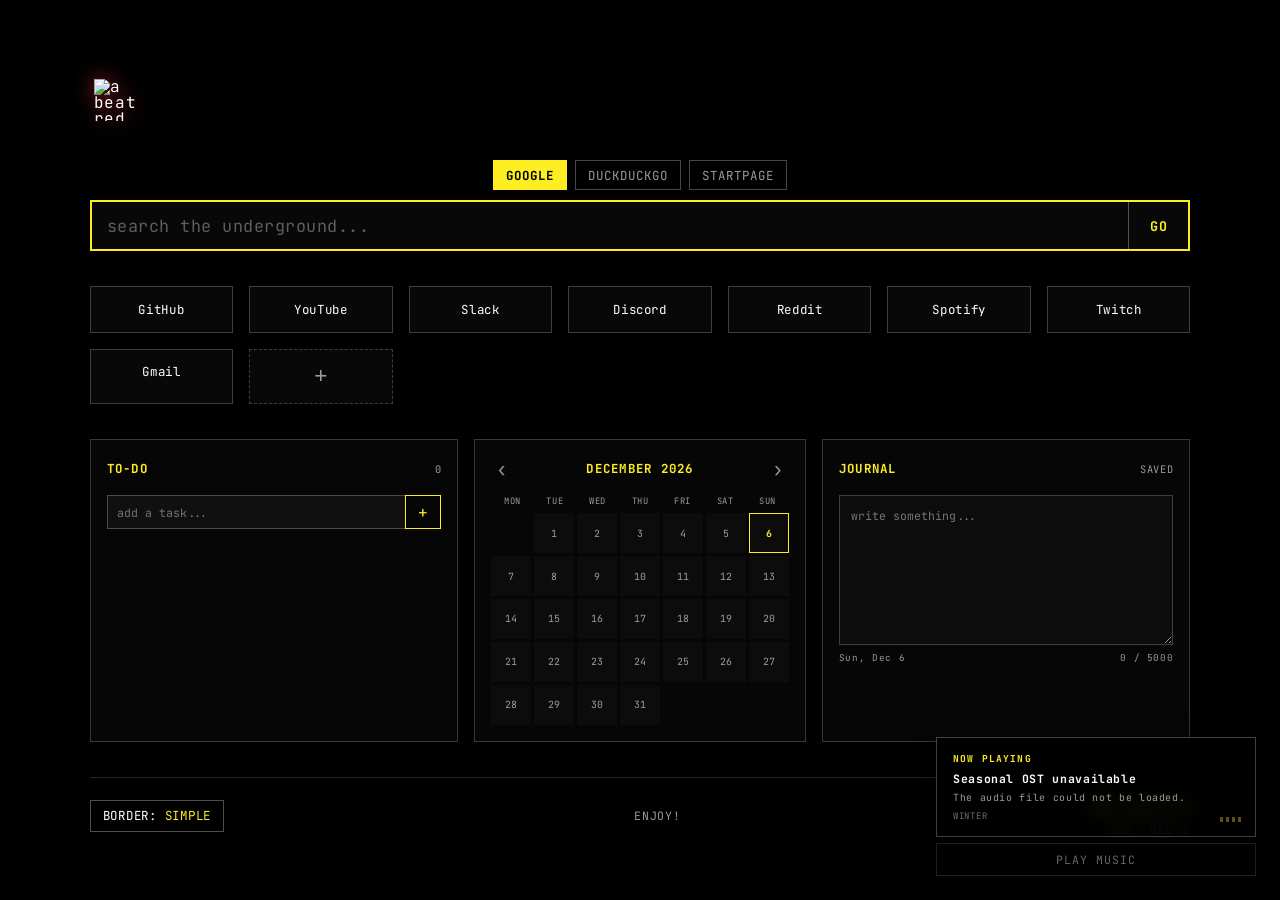
==== newtab/index.html @ 40b04f5b "added newtab" ====
<!doctype html>
<html lang="en">
<head>
<meta charset="UTF-8">
<meta name="viewport" content="width=device-width, initial-scale=1.0">
<title>pulse — new tab</title>

<link rel="icon" href="data:image/svg+xml,%3Csvg xmlns='http://www.w3.org/2000/svg' viewBox='0 0 16 16'%3E%3Ctext x='0' y='13' font-size='14'%3E%E2%99%A5%3C/text%3E%3C/svg%3E">

<link rel="preconnect" href="https://fonts.googleapis.com">
<link rel="preconnect" href="https://fonts.gstatic.com" crossorigin>
<link href="https://fonts.googleapis.com/css2?family=JetBrains+Mono:wght@400;500;700&display=swap" rel="stylesheet">

<link rel="stylesheet" href="styles.css">
</head>

<body>

<div class="backdrop" id="backdrop"></div>
<canvas id="particles"></canvas>

<div class="stage" id="stage">
  <div class="stage-frame">

    <div class="top-row">
      <div class="heart-wrap" id="heartWrap" title="">
        <div class="heart-spinner">
        <img
          class="heart"
          id="heart"
          src="redesign/assets/inspiration-tagline/red-heart.png"
          alt="a beating red heart"
        >
        </div>
      </div>

      <div class="summer-sun" id="summerSun">
        <img src="redesign/assets/season-particles/sun.png" alt="">
      </div>
    </div>

    <form class="search-row" id="searchForm">
      <div class="engine-tabs" id="engineTabs"></div>

      <div class="search-input-row">
        <input
          id="searchInput"
          type="text"
          placeholder="search the underground..."
          autocomplete="off"
          autofocus
        >

        <button type="submit" class="go-btn">GO</button>
      </div>
    </form>

    <div class="shortcuts" id="shortcuts"></div>

    <div class="workspace">

      <section class="panel todo-panel">
        <div class="panel-header">
          <h2>TO-DO</h2>
          <span id="todoCount">0</span>
        </div>

        <div class="todo-input-row">
          <input
            id="todoInput"
            type="text"
            placeholder="add a task..."
            maxlength="100"
          >
          <button id="todoAdd" type="button">+</button>
        </div>

        <div class="todo-list" id="todoList"></div>
      </section>

      <section class="panel calendar-panel">
        <div class="panel-header">
          <button class="calendar-nav" id="calendarPrev" type="button">‹</button>

          <h2 id="calendarTitle">MONTH YEAR</h2>

          <button class="calendar-nav" id="calendarNext" type="button">›</button>
        </div>

        <div class="calendar-weekdays">
          <span>MON</span>
          <span>TUE</span>
          <span>WED</span>
          <span>THU</span>
          <span>FRI</span>
          <span>SAT</span>
          <span>SUN</span>
        </div>

        <div class="calendar-grid" id="calendarGrid"></div>
      </section>

      <section class="panel journal-panel">
        <div class="panel-header">
          <h2>JOURNAL</h2>
          <span id="journalStatus">SAVED</span>
        </div>

        <textarea
          id="journalInput"
          placeholder="write something..."
          maxlength="5000"
        ></textarea>

        <div class="journal-footer">
          <span id="journalDate"></span>
          <span id="journalCharacters">0 / 5000</span>
        </div>
      </section>

    </div>

    <div class="bottom-row">
      <button class="ghost-btn" id="borderToggle" type="button">
        BORDER: <span id="borderName">Simple</span>
      </button>

      <div class="hint" id="hint">
        enjoy!
      </div>

      <div class="clock">
        <div class="clock-time" id="clockTime">--:--:--</div>
        <div class="clock-date" id="clockDate">&nbsp;</div>
      </div>
    </div>

  </div>
</div>

<div class="audio-player" id="audioPlayer">
  <div class="card now-playing-card is-idle" id="nowPlayingCard" aria-live="polite">
    <p class="now-playing-label">NOW PLAYING</p>
    <p class="now-playing-track" id="nowPlayingTitle">Seasonal OST warming up…</p>
    <p class="now-playing-artist" id="nowPlayingArtist">Interact to unlock the track.</p>
    <p class="now-playing-season" id="nowPlayingSeason">Awaiting season fetch</p>

    <div class="now-playing-bars" aria-hidden="true">
      <span></span>
      <span></span>
      <span></span>
      <span></span>
    </div>
  </div>

  <button
    class="audio-toggle"
    id="audioToggle"
    type="button"
    aria-pressed="false"
    disabled
  >
    Play music
  </button>
</div>

<audio id="seasonalAudio" preload="metadata"></audio>

<div class="modal-overlay" id="shortcutModal">
  <div class="modal">

    <h3>New shortcut</h3>

    <label>
      Name
      <input id="scName" placeholder="e.g. Mail" maxlength="20">
    </label>

    <label>
      URL
      <input id="scUrl" placeholder="https://" maxlength="300">
    </label>

    <div class="modal-actions">
      <button type="button" id="scCancel">Cancel</button>
      <button type="button" id="scSave">Save</button>
    </div>

  </div>
</div>

<script src="app.js" defer></script>

</body>
</html>
---- newtab/styles.css ----
:root {
  --bg: #010101;
  --text: #fdfdfd;
  --accent: #fdee21;
  --heart: #ff2d41;
  --gray: rgba(255,255,255,.6);
  --panel: rgba(255,255,255,.025);
  --border: rgba(255,255,255,.22);
}

* {
  box-sizing: border-box;
}

html,
body {
  height: 100%;
}

body {
  margin: 0;
  min-height: 100vh;
  background: var(--bg);
  color: var(--text);
  font-family: "JetBrains Mono", "Courier New", monospace;
  letter-spacing: .04em;
  display: flex;
  align-items: center;
  justify-content: center;
  overflow: hidden;
  padding: 1.5rem;
}

.backdrop {
  position: fixed;
  inset: 0;
  z-index: 0;
  background-color: #010101;
  background-size: cover;
  background-position: center;
  background-repeat: no-repeat;
  opacity: .9;
}

#particles {
  position: fixed;
  inset: 0;
  z-index: 1;
  pointer-events: none;
}

.stage {
  position: relative;
  z-index: 2;
  width: min(1280px, 96vw);
  height: 94vh;
  background: rgba(0,0,0,.82);
  overflow-y: auto;
  overflow-x: hidden;
  scrollbar-width: thin;
  scrollbar-color: rgba(255,255,255,.3) transparent;
}

.stage::-webkit-scrollbar {
  width: 6px;
}

.stage::-webkit-scrollbar-track {
  background: transparent;
}

.stage::-webkit-scrollbar-thumb {
  background: rgba(255,255,255,.25);
}

.stage-frame {
  min-height: 100%;
  padding: 3rem 4rem 3.2rem;
  display: flex;
  flex-direction: column;
  gap: 2.2rem;
}

.top-row {
  display: flex;
  align-items: flex-start;
  justify-content: flex-start;
}

.heart-wrap {
  cursor: pointer;
  user-select: none;
  line-height: 1;
  padding: .25rem;
}

.heart-spinner {
  width: 42px;
  height: 42px;
  animation: heart-spin 6s linear infinite;
  transform-origin: center;
}

.heart {
  display: block;
  width: 42px;
  height: 42px;
  object-fit: contain;
  image-rendering: pixelated;
  filter: drop-shadow(0 0 10px rgba(255,45,65,.65));
  animation:
  beat 1.35s ease-in-out infinite,
  heart-spin 25s linear infinite;
  transform-origin: center;
}

@keyframes beat {
  0%, 100% {
    transform: scale(1);
  }

  50% {
    transform: scale(1.12);
  }
}

@keyframes heart-spin {
  from {
    transform: rotate(0deg);
  }

  to {
    transform: rotate(360deg);
  }
}

.summer-sun {
  position: absolute;
  top: 3rem;
  right: 4rem;
  width: 50px;
  height: 50px;
  opacity: 0;
  pointer-events: none;
  z-index: 1;
  transition: opacity .5s ease;
}

.summer-sun.is-active {
  opacity: 1;
  animation: sun-orbit 9s linear infinite;
}

.summer-sun img {
  width: 100%;
  height: 100%;
  object-fit: contain;
  image-rendering: pixelated;
  filter: drop-shadow(0 0 16px rgba(255,200,0,.6));
  animation:
    sun-spin 16s linear infinite,
    sun-pulse 6s ease-in-out infinite;
}

@keyframes sun-orbit {
  0% {
    transform: rotate(0deg) translateX(-14px) rotate(0deg);
  }

  100% {
    transform: rotate(-360deg) translateX(-14px) rotate(360deg);
  }
}

@keyframes sun-spin {
  from {
    transform: rotate(0deg);
  }

  to {
    transform: rotate(360deg);
  }
}

@keyframes sun-pulse {
  0% {
    transform: scale(.82);
  }

  50% {
    transform: scale(1.12);
  }

  100% {
    transform: scale(.82);
  }
}

.search-row {
  display: flex;
  flex-direction: column;
  gap: .6rem;
}

.engine-tabs {
  display: flex;
  justify-content: center;
  gap: .5rem;
  flex-wrap: wrap;
}

.engine-tab {
  background: transparent;
  border: 1px solid rgba(255,255,255,.28);
  color: var(--gray);
  font-family: inherit;
  font-size: .78rem;
  letter-spacing: .08em;
  text-transform: uppercase;
  padding: .35rem .75rem;
  cursor: pointer;
  transition:
    background .2s,
    color .2s,
    border-color .2s;
}

.engine-tab:hover {
  background: rgba(255,255,255,.08);
  color: var(--text);
}

.engine-tab.is-active {
  color: #010101;
  background: var(--accent);
  border-color: var(--accent);
  font-weight: 700;
}

.search-input-row {
  display: flex;
  border: 1px solid rgba(255,255,255,.55);
  background: rgba(255,255,255,.03);
}

.search-input-row:focus-within {
  border-color: var(--accent);
  box-shadow: 0 0 0 1px var(--accent) inset;
}

#searchInput {
  flex: 1;
  background: transparent;
  border: none;
  outline: none;
  color: var(--text);
  font-family: inherit;
  font-size: 1.05rem;
  letter-spacing: .03em;
  padding: .85rem 1rem;
}

#searchInput::placeholder {
  color: rgba(255,255,255,.35);
}

.go-btn {
  border: none;
  border-left: 1px solid rgba(255,255,255,.3);
  background: transparent;
  color: var(--accent);
  font-family: inherit;
  font-weight: 700;
  letter-spacing: .1em;
  padding: 0 1.3rem;
  cursor: pointer;
  transition: background .2s;
}

.go-btn:hover {
  background: rgba(253,238,33,.12);
}

.shortcuts {
  display: grid;
  grid-template-columns: repeat(auto-fill, minmax(135px,1fr));
  gap: 1rem;
}

.shortcut-tile {
  position: relative;
  border: 1px solid rgba(255,255,255,.22);
  background: rgba(255,255,255,.03);
  padding: .85rem .6rem;
  text-align: center;
  cursor: pointer;
  color: var(--text);
  text-decoration: none;
  font-size: .78rem;
  display: flex;
  flex-direction: column;
  align-items: center;
  gap: .4rem;
  transition:
    border-color .2s,
    background .2s,
    transform .15s;
}

.shortcut-tile:hover {
  border-color: var(--accent);
  background: rgba(253,238,33,.06);
  transform: translateY(-2px);
}

.shortcut-favicon {
  width: 20px;
  height: 20px;
  image-rendering: pixelated;
}

.shortcut-name {
  overflow: hidden;
  text-overflow: ellipsis;
  white-space: nowrap;
  max-width: 100%;
}

.shortcut-remove {
  position: absolute;
  top: 2px;
  right: 4px;
  color: var(--heart);
  font-size: .75rem;
  opacity: 0;
  transition: opacity .15s;
  background: none;
  border: none;
  cursor: pointer;
  padding: 0 .2rem;
}

.shortcut-tile:hover .shortcut-remove {
  opacity: 1;
}

.shortcut-tile.add-tile {
  border-style: dashed;
  color: var(--gray);
  font-size: 1.4rem;
}

.shortcut-tile.add-tile:hover {
  color: var(--accent);
}

.workspace {
  display: grid;
  grid-template-columns:
    minmax(0, 1fr)
    minmax(260px, .9fr)
    minmax(0, 1fr);
  gap: 1rem;
  width: 100%;
}

.panel {
  min-width: 0;
  border: 1px solid rgba(255,255,255,.2);
  background: var(--panel);
  padding: 1rem;
  display: flex;
  flex-direction: column;
}

.panel-header {
  display: flex;
  align-items: center;
  justify-content: space-between;
  min-height: 26px;
  margin-bottom: .8rem;
}

.panel-header h2 {
  margin: 0;
  font-size: .78rem;
  font-weight: 700;
  color: var(--accent);
  letter-spacing: .1em;
}

.panel-header > span {
  color: var(--gray);
  font-size: .65rem;
}

.todo-input-row {
  display: flex;
  margin-bottom: .7rem;
}

#todoInput {
  min-width: 0;
  flex: 1;
  background: rgba(255,255,255,.04);
  border: 1px solid rgba(255,255,255,.25);
  border-right: none;
  color: var(--text);
  font-family: inherit;
  font-size: .72rem;
  padding: .55rem .6rem;
  outline: none;
}

#todoInput:focus {
  border-color: var(--accent);
}

#todoAdd {
  width: 36px;
  border: 1px solid var(--accent);
  background: transparent;
  color: var(--accent);
  font-family: inherit;
  font-size: 1rem;
  cursor: pointer;
}

#todoAdd:hover {
  background: rgba(253,238,33,.12);
}

.todo-list {
  display: flex;
  flex-direction: column;
  gap: .4rem;
  max-height: 180px;
  overflow-y: auto;
}

.todo-item {
  display: flex;
  align-items: center;
  gap: .5rem;
  padding: .4rem .45rem;
  border: 1px solid rgba(255,255,255,.1);
  background: rgba(255,255,255,.025);
  font-size: .68rem;
}

.todo-check {
  width: 15px;
  height: 15px;
  accent-color: var(--accent);
  cursor: pointer;
}

.todo-text {
  flex: 1;
  min-width: 0;
  overflow: hidden;
  text-overflow: ellipsis;
  white-space: nowrap;
}

.todo-item.completed .todo-text {
  color: var(--gray);
  text-decoration: line-through;
}

.todo-remove {
  border: none;
  background: none;
  color: var(--heart);
  cursor: pointer;
  opacity: .6;
}

.todo-remove:hover {
  opacity: 1;
}

.calendar-nav {
  border: none;
  background: transparent;
  color: var(--gray);
  font-family: inherit;
  font-size: 1.2rem;
  cursor: pointer;
  padding: 0 .3rem;
}

.calendar-nav:hover {
  color: var(--accent);
}

.calendar-weekdays,
.calendar-grid {
  display: grid;
  grid-template-columns: repeat(7, 1fr);
}

.calendar-weekdays {
  margin-bottom: .4rem;
}

.calendar-weekdays span {
  text-align: center;
  color: var(--gray);
  font-size: .55rem;
}

.calendar-grid {
  gap: 3px;
}

.calendar-day {
  aspect-ratio: 1;
  border: 1px solid transparent;
  background: rgba(255,255,255,.025);
  color: var(--gray);
  display: flex;
  align-items: center;
  justify-content: center;
  font-family: inherit;
  font-size: .62rem;
  cursor: pointer;
}

.calendar-day:hover {
  border-color: rgba(253,238,33,.5);
  color: var(--text);
}

.calendar-day.today {
  border-color: var(--accent);
  color: var(--accent);
  font-weight: 700;
}

.calendar-day.empty {
  background: transparent;
  cursor: default;
}

#journalInput {
  width: 100%;
  min-height: 150px;
  resize: vertical;
  background: rgba(255,255,255,.025);
  border: 1px solid rgba(255,255,255,.2);
  color: var(--text);
  font-family: inherit;
  font-size: .72rem;
  line-height: 1.6;
  padding: .7rem;
  outline: none;
}

#journalInput:focus {
  border-color: var(--accent);
}

.journal-footer {
  display: flex;
  justify-content: space-between;
  margin-top: .45rem;
  color: var(--gray);
  font-size: .58rem;
}

.bottom-row {
  display: flex;
  align-items: center;
  justify-content: space-between;
  gap: 1rem;
  border-top: 1px solid rgba(255,255,255,.15);
  padding-top: 1rem;
  margin-top: auto;
  flex-wrap: wrap;
}

.ghost-btn {
  background: transparent;
  border: 1px solid rgba(255,255,255,.3);
  color: var(--text);
  font-family: inherit;
  font-size: .78rem;
  letter-spacing: .06em;
  text-transform: uppercase;
  padding: .4rem .75rem;
  cursor: pointer;
  transition: background .2s;
}

.ghost-btn:hover {
  background: rgba(255,255,255,.1);
}

.ghost-btn span {
  color: var(--accent);
}

.hint {
  color: var(--gray);
  font-size: .72rem;
  letter-spacing: .06em;
  text-transform: uppercase;
}

.clock {
  text-align: right;
}

.clock-time {
  font-size: 1.15rem;
  color: var(--accent);
  font-weight: 700;
  letter-spacing: .08em;
}

.clock-date {
  font-size: .72rem;
  color: var(--gray);
  margin-top: .2rem;
  text-transform: uppercase;
  letter-spacing: .1em;
}

.audio-player {
  position: fixed;
  right: 1.5rem;
  bottom: 1.5rem;
  z-index: 8;
  width: min(320px, calc(100vw - 3rem));
  display: flex;
  flex-direction: column;
  gap: .35rem;
}

.now-playing-card {
  position: relative;
  border: 1px solid rgba(255,255,255,.25);
  background: rgba(0,0,0,.82);
  backdrop-filter: blur(10px);
  padding: .9rem 1rem;
  overflow: hidden;
  box-shadow: 0 0 25px rgba(0,0,0,.35);
}

.now-playing-card.is-active {
  border-color: var(--accent);
}

.now-playing-label {
  margin: 0 0 .35rem;
  color: var(--accent);
  font-size: .6rem;
  font-weight: 700;
  letter-spacing: .12em;
}

.now-playing-track {
  margin: 0;
  color: var(--text);
  font-size: .72rem;
  font-weight: 700;
  line-height: 1.45;
}

.now-playing-artist {
  margin: .2rem 0 0;
  color: var(--gray);
  font-size: .62rem;
  line-height: 1.4;
}

.now-playing-season {
  margin: .35rem 0 0;
  color: rgba(255,255,255,.42);
  font-size: .56rem;
  text-transform: uppercase;
  letter-spacing: .08em;
}

.now-playing-bars {
  display: flex;
  align-items: flex-end;
  gap: 3px;
  position: absolute;
  right: .9rem;
  bottom: .9rem;
  height: 18px;
}

.now-playing-bars span {
  width: 3px;
  height: 5px;
  background: var(--accent);
  opacity: .35;
}

.now-playing-card.is-active .now-playing-bars span {
  opacity: 1;
  animation: audio-bars .9s ease-in-out infinite;
}

.now-playing-card.is-active .now-playing-bars span:nth-child(2) {
  animation-delay: -.6s;
}

.now-playing-card.is-active .now-playing-bars span:nth-child(3) {
  animation-delay: -.3s;
}

.now-playing-card.is-active .now-playing-bars span:nth-child(4) {
  animation-delay: -.75s;
}

@keyframes audio-bars {
  0%, 100% {
    height: 5px;
  }

  50% {
    height: 18px;
  }
}

.audio-toggle {
  width: 100%;
  border: 1px solid rgba(255,255,255,.3);
  background: rgba(0,0,0,.8);
  color: var(--text);
  font-family: inherit;
  font-size: .72rem;
  text-transform: uppercase;
  padding: .5rem .75rem;
  cursor: pointer;
  display: flex;
  justify-content: center;
  gap: .35rem;
  letter-spacing: .08em;
  transition: background .2s, border-color .2s;
}

.audio-toggle:disabled {
  opacity: .4;
  cursor: not-allowed;
}

.audio-toggle.is-active {
  background: rgba(255,255,255,.12);
  border-color: var(--accent);
}

.audio-toggle:hover:not(:disabled),
.audio-toggle:focus-visible {
  background: rgba(255,255,255,.1);
}

.modal-overlay {
  position: fixed;
  inset: 0;
  z-index: 10;
  background: rgba(0,0,0,.72);
  display: none;
  align-items: center;
  justify-content: center;
}

.modal-overlay.is-visible {
  display: flex;
}

.modal {
  width: min(340px,88vw);
  background: #050505;
  border: 1px solid #fff;
  padding: 1.4rem 1.5rem;
  display: flex;
  flex-direction: column;
  gap: .9rem;
  box-shadow: 0 0 40px rgba(0,0,0,.8);
}

.modal h3 {
  margin: 0;
  color: var(--accent);
  font-size: 1rem;
  letter-spacing: .08em;
  text-transform: uppercase;
}

.modal label {
  display: flex;
  flex-direction: column;
  gap: .3rem;
  font-size: .75rem;
  color: var(--gray);
  text-transform: uppercase;
  letter-spacing: .06em;
}

.modal input {
  background: rgba(255,255,255,.05);
  border: 1px solid rgba(255,255,255,.4);
  color: var(--text);
  font-family: inherit;
  padding: .5rem .6rem;
  font-size: .9rem;
}

.modal input:focus {
  outline: none;
  border-color: var(--accent);
}

.modal-actions {
  display: flex;
  justify-content: flex-end;
  gap: .6rem;
  margin-top: .2rem;
}

.modal-actions button {
  font-family: inherit;
  font-size: .78rem;
  letter-spacing: .06em;
  text-transform: uppercase;
  padding: .4rem .85rem;
  cursor: pointer;
  border: 1px solid rgba(255,255,255,.3);
  background: transparent;
  color: var(--text);
}

#scSave {
  border-color: var(--accent);
  color: var(--accent);
}

#scSave:hover {
  background: rgba(253,238,33,.12);
}

.modal-actions button:hover {
  background: rgba(255,255,255,.08);
}

@media (max-width: 900px) {
  .workspace {
    grid-template-columns: 1fr 1fr;
  }

  .journal-panel {
    grid-column: 1 / -1;
  }
}

@media (max-width: 620px) {
  body {
    padding: .7rem;
  }

  .stage {
    width: 100%;
    height: 96vh;
  }

  .stage-frame {
    padding: 1.4rem 1.2rem 1.6rem;
    gap: 1.5rem;
  }

  .workspace {
    grid-template-columns: 1fr;
  }

  .journal-panel {
    grid-column: auto;
  }

  .clock-time {
    font-size: 1rem;
  }

  .bottom-row {
    flex-direction: column;
    align-items: flex-start;
  }

  .bottom-row .clock {
    text-align: left;
  }

  .summer-sun {
    right: 1.5rem;
  }

  .audio-player {
    right: .7rem;
    bottom: .7rem;
    width: min(300px, calc(100vw - 1.4rem));
  }
}

@media (prefers-reduced-motion: reduce) {
  .heart,
  .summer-sun,
  .summer-sun img,
  .now-playing-card.is-active .now-playing-bars span {
    animation: none;
  }
}
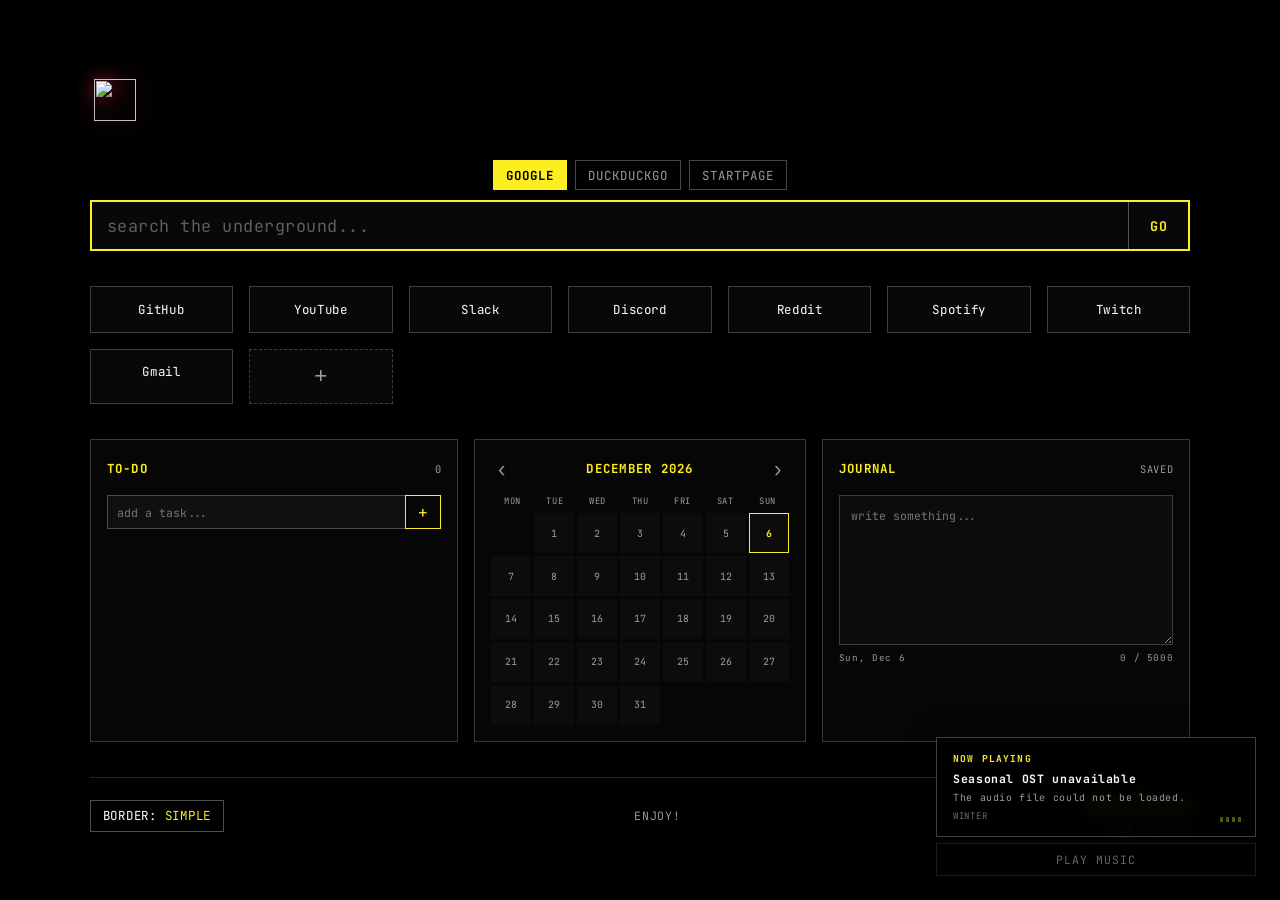
==== commit d7b40bce: "." ====
--- a/newtab/index.html
+++ b/newtab/index.html
@@ -28,14 +28,14 @@
         <img
           class="heart"
           id="heart"
-          src="redesign/assets/inspiration-tagline/red-heart.png"
-          alt="a beating red heart"
+          src="redesign\assets\inspiration-tagline\red-heart.png"
+          alt=""
         >
         </div>
       </div>
 
       <div class="summer-sun" id="summerSun">
-        <img src="redesign/assets/season-particles/sun.png" alt="">
+        <img src="redesign\assets\season-particles\sun.png" alt="">
       </div>
     </div>
 
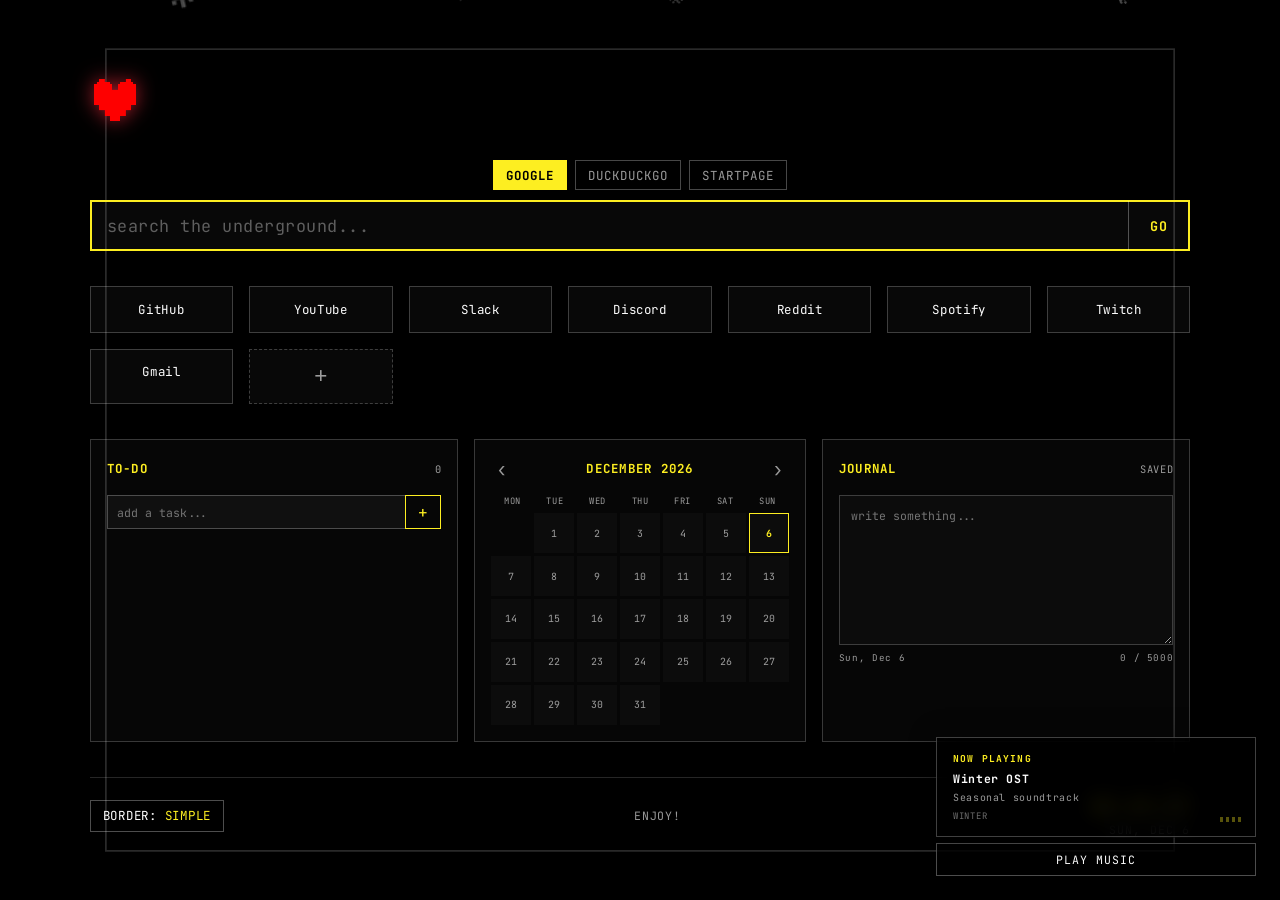
==== commit 0d40192a: "fixed paths" ====
--- a/newtab/index.html
+++ b/newtab/index.html
@@ -28,14 +28,14 @@
         <img
           class="heart"
           id="heart"
-          src="redesign\assets\inspiration-tagline\red-heart.png"
+          src="../redesign/assets/inspiration-tagline/red-heart.png"
           alt=""
         >
         </div>
       </div>
 
       <div class="summer-sun" id="summerSun">
-        <img src="redesign\assets\season-particles\sun.png" alt="">
+        <img src="../redesign/assets/season-particles/sun.png" alt="">
       </div>
     </div>
 
